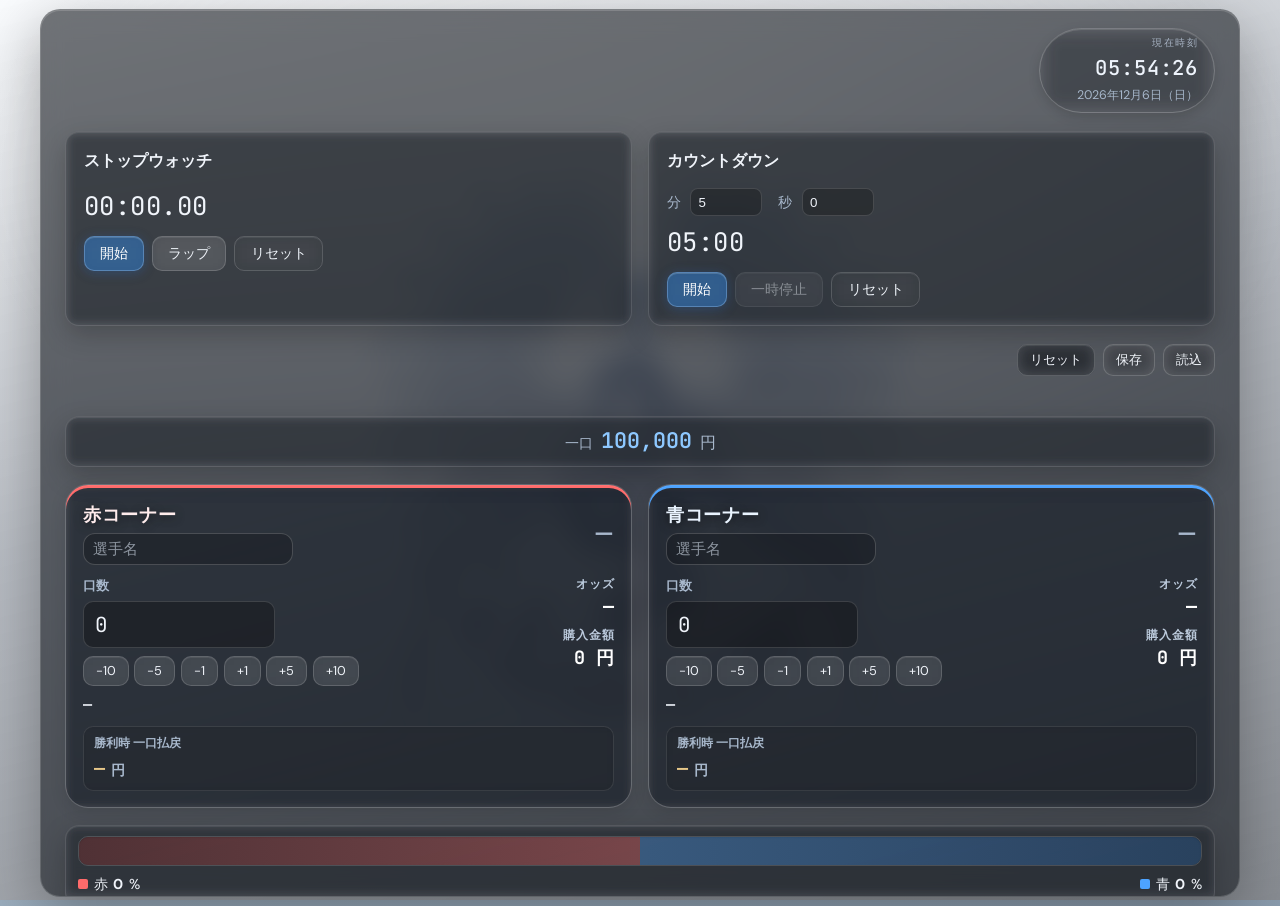
==== index.html @ bf3bb90a "Add watermark logo, soften glass, improve titles, add fighter names" ====
<!DOCTYPE html>
<html lang="ja">
<head>
  <meta charset="UTF-8" />
  <meta name="viewport" content="width=device-width, initial-scale=1" />
  <meta name="description" content="赤・青コーナーの口数から人気・オッズ・払戻目安を表示（配信用）" />
  <meta name="theme-color" content="#1a2535" />
  <title>投票</title>
  <link rel="icon" href="favicon.svg" type="image/svg+xml" />
  <link rel="preconnect" href="https://fonts.googleapis.com" />
  <link rel="preconnect" href="https://fonts.gstatic.com" crossorigin />
  <link href="https://fonts.googleapis.com/css2?family=DM+Sans:ital,opsz,wght@0,9..40,400;0,9..40,600;0,9..40,700;1,9..40,400&family=JetBrains+Mono:wght@400;600&display=swap" rel="stylesheet" />
  <link rel="stylesheet" href="css/style.css?v=7" />
</head>
<body class="page-root">
  <div class="bg-wm" aria-hidden="true"></div>
  <div class="app app-shell">
    <header class="header">
      <div class="clock-block" aria-live="polite">
        <span class="clock-label">現在時刻</span>
        <time id="clock" class="clock">--:--:--</time>
        <span id="clock-date" class="clock-date"></span>
      </div>
    </header>

    <section class="panel" aria-label="タイマー">
      <div class="timer-grid">
        <div class="card surface">
          <h3>ストップウォッチ</h3>
          <p class="mono big" id="sw-display">00:00.00</p>
          <div class="btn-row">
            <button type="button" id="sw-start" class="btn primary">開始</button>
            <button type="button" id="sw-lap" class="btn">ラップ</button>
            <button type="button" id="sw-reset" class="btn ghost">リセット</button>
          </div>
          <ul id="sw-laps" class="laps"></ul>
        </div>
        <div class="card surface">
          <h3>カウントダウン</h3>
          <div class="cd-inputs">
            <label>分 <input type="number" id="cd-min" min="0" max="599" value="5" /></label>
            <label>秒 <input type="number" id="cd-sec" min="0" max="59" value="0" /></label>
          </div>
          <p class="mono big" id="cd-display">05:00</p>
          <div class="btn-row">
            <button type="button" id="cd-start" class="btn primary">開始</button>
            <button type="button" id="cd-pause" class="btn" disabled>一時停止</button>
            <button type="button" id="cd-reset" class="btn ghost">リセット</button>
          </div>
        </div>
      </div>
    </section>

    <section class="panel" aria-label="コーナー投票">
      <div class="panel-head">
        <div class="panel-actions">
          <button type="button" id="reset-corners" class="btn ghost sm">リセット</button>
          <button type="button" id="export-json" class="btn sm">保存</button>
          <label class="btn sm file-label">読込<input type="file" id="import-json" accept="application/json,.json" /></label>
        </div>
      </div>
      <p id="save-status" class="save-status" aria-live="polite"></p>

      <div class="unit-price-banner surface">
        <span class="unit-price-label">一口</span>
        <span class="unit-price-value mono">100,000</span>
        <span class="unit-price-yen">円</span>
      </div>

      <div class="corner-grid">
        <div class="corner-card corner-red surface glass-card">
          <div class="corner-card-head">
            <div class="corner-title-wrap">
              <h3 class="corner-title">赤コーナー</h3>
              <input type="text" id="red-name" class="name-input" placeholder="選手名" maxlength="40" />
            </div>
            <p class="pop-badge" id="red-badge" aria-live="polite">—</p>
          </div>
          <div class="corner-main-row">
            <div class="corner-left">
              <span class="corner-input-label">口数</span>
              <input type="number" id="red-units" class="corner-input mono" min="0" step="1" value="0" inputmode="numeric" />
              <div class="stepper" aria-label="赤 口数操作">
                <button type="button" class="btn sm step-btn" data-side="red" data-delta="-10">-10</button>
                <button type="button" class="btn sm step-btn" data-side="red" data-delta="-5">-5</button>
                <button type="button" class="btn sm step-btn" data-side="red" data-delta="-1">-1</button>
                <button type="button" class="btn sm step-btn" data-side="red" data-delta="+1">+1</button>
                <button type="button" class="btn sm step-btn" data-side="red" data-delta="+5">+5</button>
                <button type="button" class="btn sm step-btn" data-side="red" data-delta="+10">+10</button>
              </div>
            </div>
            <div class="corner-right">
              <div class="stat">
                <div class="stat-label">オッズ</div>
                <div id="red-odds" class="stat-value mono">—</div>
              </div>
              <div class="stat">
                <div class="stat-label">購入金額</div>
                <div class="stat-value mono"><span id="red-yen">0</span> 円</div>
              </div>
            </div>
          </div>
          <p class="corner-pct mono" id="red-pct">—</p>
          <p class="payout-est">
            <span class="payout-est-label">勝利時 一口払戻</span>
            <span id="red-payout-est" class="mono payout-est-value">—</span>
            <span class="payout-est-yen">円</span>
          </p>
        </div>
        <div class="corner-card corner-blue surface glass-card">
          <div class="corner-card-head">
            <div class="corner-title-wrap">
              <h3 class="corner-title">青コーナー</h3>
              <input type="text" id="blue-name" class="name-input" placeholder="選手名" maxlength="40" />
            </div>
            <p class="pop-badge" id="blue-badge" aria-live="polite">—</p>
          </div>
          <div class="corner-main-row">
            <div class="corner-left">
              <span class="corner-input-label">口数</span>
              <input type="number" id="blue-units" class="corner-input mono" min="0" step="1" value="0" inputmode="numeric" />
              <div class="stepper" aria-label="青 口数操作">
                <button type="button" class="btn sm step-btn" data-side="blue" data-delta="-10">-10</button>
                <button type="button" class="btn sm step-btn" data-side="blue" data-delta="-5">-5</button>
                <button type="button" class="btn sm step-btn" data-side="blue" data-delta="-1">-1</button>
                <button type="button" class="btn sm step-btn" data-side="blue" data-delta="+1">+1</button>
                <button type="button" class="btn sm step-btn" data-side="blue" data-delta="+5">+5</button>
                <button type="button" class="btn sm step-btn" data-side="blue" data-delta="+10">+10</button>
              </div>
            </div>
            <div class="corner-right">
              <div class="stat">
                <div class="stat-label">オッズ</div>
                <div id="blue-odds" class="stat-value mono">—</div>
              </div>
              <div class="stat">
                <div class="stat-label">購入金額</div>
                <div class="stat-value mono"><span id="blue-yen">0</span> 円</div>
              </div>
            </div>
          </div>
          <p class="corner-pct mono" id="blue-pct-text">—</p>
          <p class="payout-est">
            <span class="payout-est-label">勝利時 一口払戻</span>
            <span id="blue-payout-est" class="mono payout-est-value">—</span>
            <span class="payout-est-yen">円</span>
          </p>
        </div>
      </div>

      <div class="pop-visual surface" aria-label="人気の割合">
        <div class="pop-bar-track" role="img" aria-label="赤と青の割合">
          <div class="pop-bar-seg pop-bar-red" id="bar-red"></div>
          <div class="pop-bar-seg pop-bar-blue" id="bar-blue"></div>
        </div>
        <div class="pop-bar-legend">
          <span class="legend-red"><span class="legend-dot"></span> 赤 <strong id="legend-red-pct">0</strong>%</span>
          <span class="legend-blue"><span class="legend-dot"></span> 青 <strong id="legend-blue-pct">0</strong>%</span>
        </div>
      </div>

      <p class="total-line surface">
        合計 <strong id="total-units" class="mono">0</strong> 口
        · 合計金額 <strong id="total-yen" class="mono">0</strong> 円
      </p>
    </section>

    <footer class="footer">
      <p class="version">v2</p>
    </footer>
  </div>
  <noscript><p class="noscript">JavaScript を有効にすると利用できます。</p></noscript>
  <script src="js/app.js?v=5"></script>
</body>
</html>
---- css/style.css ----
:root {
  --bg: #0f1419;
  --surface: rgba(255, 255, 255, 0.07);
  --surface2: rgba(255, 255, 255, 0.1);
  --border: rgba(255, 255, 255, 0.14);
  --text: #f0f4fa;
  --muted: #a8b8cc;
  --accent: #5cb0ff;
  --accent-dim: #2d7bc4;
  --danger: #f07178;
  --corner-red: #ff6b6b;
  --corner-red-dim: #8b2e2e;
  --corner-blue: #4da3ff;
  --corner-blue-dim: #2563a8;
  --gold: #e8c88a;
  --radius: 14px;
  --glass-blur-main: 14px;
  --glass-blur-inner: 6px;
  --shadow-soft: 0 18px 60px rgba(0, 0, 0, 0.32);
  --shadow-glass-in: inset 0 1px 0 rgba(255, 255, 255, 0.16);
}

/* メイン枠：すりガラス（背景が透けてぼやける） */
.app-shell {
  background: rgba(14, 18, 24, 0.58);
  backdrop-filter: blur(var(--glass-blur-main)) saturate(135%);
  -webkit-backdrop-filter: blur(var(--glass-blur-main)) saturate(135%);
  border: 1px solid rgba(255, 255, 255, 0.14);
  border-radius: 20px;
  box-shadow: var(--shadow-soft), var(--shadow-glass-in);
  transform: translateZ(0);
}

/* 内側パネル：軽いすりガラス（重ねても破綻しにくい弱めブラー） */
.surface {
  background: rgba(255, 255, 255, 0.045);
  backdrop-filter: blur(var(--glass-blur-inner)) saturate(145%);
  -webkit-backdrop-filter: blur(var(--glass-blur-inner)) saturate(145%);
  border: 1px solid rgba(255, 255, 255, 0.12);
  border-radius: var(--radius);
  box-shadow: 0 10px 26px rgba(0, 0, 0, 0.22), inset 0 1px 0 rgba(255, 255, 255, 0.08);
}

*,
*::before,
*::after {
  box-sizing: border-box;
}

html {
  font-size: 16px;
  -webkit-font-smoothing: antialiased;
  height: 100%;
  background: linear-gradient(160deg, #9aacbc 0%, #6a7a8e 100%);
}

body.page-root {
  margin: 0;
  min-height: 100%;
  min-height: 100dvh;
  font-family: "DM Sans", system-ui, sans-serif;
  color: var(--text);
  line-height: 1.45;
  position: relative;
  display: flex;
  align-items: center;
  justify-content: center;
  padding: clamp(0.35rem, 1vmin, 0.75rem);
}

/* 背景（配信用）：フル画面＋軽いトーン調整 */
.page-root::before {
  content: "";
  position: fixed;
  inset: 0;
  z-index: 0;
  background-color: #8a9cb0;
  background-image: url("../assets/back.png");
  background-repeat: no-repeat;
  background-position: center center;
  background-size: cover;
  pointer-events: none;
}

.page-root::after {
  content: "";
  position: fixed;
  inset: 0;
  z-index: 0;
  background:
    radial-gradient(ellipse 90% 70% at 50% 20%, rgba(255, 255, 255, 0.30) 0%, transparent 58%),
    linear-gradient(
      165deg,
      rgba(230, 238, 248, 0.22) 0%,
      rgba(45, 58, 78, 0.34) 45%,
      rgba(18, 26, 38, 0.5) 100%
    );
  pointer-events: none;
}

/* ロゴ（ウォーターマーク） */
.bg-wm {
  position: fixed;
  inset: 0;
  z-index: 0;
  pointer-events: none;
  background-image: url("../assets/background.png");
  background-repeat: no-repeat;
  background-position: center 22%;
  background-size: min(34vw, 420px) auto;
  opacity: 0.22;
  filter: saturate(0.9) contrast(1.05);
  mix-blend-mode: multiply;
}

.app.app-shell {
  position: relative;
  z-index: 1;
  isolation: isolate;
  width: 100%;
  max-width: min(1200px, 100%);
  max-height: min(1080px, calc(100vh - 0.75rem));
  max-height: min(1080px, calc(100dvh - 0.75rem));
  margin: 0 auto;
  padding: clamp(0.85rem, 2vmin, 1.25rem) clamp(1rem, 2.5vw, 1.5rem) clamp(0.9rem, 2vmin, 1.2rem);
  overflow-x: hidden;
  overflow-y: auto;
  -webkit-overflow-scrolling: touch;
}

.header {
  display: flex;
  flex-wrap: wrap;
  align-items: center;
  justify-content: flex-end;
  gap: 0.75rem;
  margin-bottom: clamp(0.75rem, 2vh, 1.1rem);
  padding: 0;
}

h1 {
  font-size: clamp(1.35rem, 3.5vmin, 1.75rem);
  font-weight: 700;
  margin: 0 0 0.25rem;
  letter-spacing: -0.02em;
  text-shadow: 0 1px 12px rgba(0, 0, 0, 0.35);
}

.lead {
  margin: 0;
  color: var(--muted);
  font-size: clamp(0.82rem, 1.6vw, 0.95rem);
  max-width: 36rem;
}

.clock-block {
  text-align: right;
  min-width: 11rem;
  margin-left: auto;
  padding: 0.45rem 1rem 0.5rem 1.1rem;
  border-radius: 999px;
  background: rgba(255, 255, 255, 0.1);
  backdrop-filter: blur(10px) saturate(140%);
  -webkit-backdrop-filter: blur(10px) saturate(140%);
  border: 1px solid rgba(255, 255, 255, 0.2);
  box-shadow: 0 4px 12px rgba(0, 0, 0, 0.15), inset 0 1px 0 rgba(255, 255, 255, 0.12);
}

.clock-label {
  display: block;
  font-size: 0.62rem;
  letter-spacing: 0.14em;
  text-transform: uppercase;
  color: rgba(200, 215, 235, 0.75);
  margin-bottom: 0.15rem;
}

.clock {
  font-family: "JetBrains Mono", ui-monospace, monospace;
  font-size: 1.28rem;
  font-weight: 500;
  color: #eef4fc;
  letter-spacing: 0.04em;
  font-variant-numeric: tabular-nums;
}

.clock-date {
  display: block;
  font-size: 0.78rem;
  color: rgba(180, 198, 220, 0.88);
  margin-top: 0.2rem;
}

.panel {
  margin-bottom: clamp(0.75rem, 2vh, 1.35rem);
}

.panel h2 {
  font-size: clamp(1rem, 2vw, 1.12rem);
  margin: 0 0 clamp(0.5rem, 1.5vh, 0.85rem);
  font-weight: 600;
}

.panel-head {
  display: flex;
  flex-wrap: wrap;
  align-items: center;
  justify-content: flex-end;
  gap: 0.75rem;
  margin-bottom: 0.5rem;
}

.panel-actions {
  display: flex;
  flex-wrap: wrap;
  gap: 0.5rem;
}

.hint {
  font-size: 0.85rem;
  color: var(--muted);
  margin: 0 0 1rem;
}

/* 配信向け：説明文は出さない（HTMLから消したが保険） */
.hint,
.payout-footnote {
  display: none;
}

.timer-grid {
  display: grid;
  grid-template-columns: repeat(2, minmax(0, 1fr));
  gap: clamp(0.65rem, 1.5vw, 1rem);
}

@media (max-width: 720px) {
  .timer-grid {
    grid-template-columns: 1fr;
  }
}

.card.surface {
  padding: clamp(0.85rem, 2vh, 1.1rem);
}

.card.compact h3 {
  font-size: 0.95rem;
  margin: 0 0 0.75rem;
}

.card h3 {
  font-size: 1rem;
  margin: 0 0 1rem;
  font-weight: 600;
}

.mono {
  font-family: "JetBrains Mono", ui-monospace, monospace;
}

.big {
  font-size: clamp(1.35rem, 3vmin, 1.6rem);
  margin: 0.35rem 0 0.65rem;
  letter-spacing: 0.02em;
}

.btn-row {
  display: flex;
  flex-wrap: wrap;
  gap: 0.5rem;
}

.btn {
  font-family: inherit;
  font-size: 0.875rem;
  padding: 0.45rem 0.95rem;
  border-radius: 10px;
  border: 1px solid rgba(255, 255, 255, 0.16);
  background: rgba(255, 255, 255, 0.1);
  backdrop-filter: blur(8px);
  -webkit-backdrop-filter: blur(8px);
  color: var(--text);
  cursor: pointer;
  transition: background 0.15s, border-color 0.15s, box-shadow 0.15s;
  box-shadow: inset 0 1px 0 rgba(255, 255, 255, 0.08);
}

.btn:hover:not(:disabled) {
  background: rgba(255, 255, 255, 0.16);
  border-color: rgba(255, 255, 255, 0.24);
}

.btn:disabled {
  opacity: 0.45;
  cursor: not-allowed;
}

.btn.primary {
  background: rgba(45, 120, 200, 0.55);
  border-color: rgba(160, 205, 255, 0.35);
  color: #fff;
  box-shadow: 0 2px 12px rgba(40, 100, 180, 0.35), inset 0 1px 0 rgba(255, 255, 255, 0.15);
}

.btn.primary:hover:not(:disabled) {
  background: rgba(55, 135, 215, 0.72);
}

.btn.ghost {
  background: transparent;
}

.btn.sm {
  padding: 0.35rem 0.75rem;
  font-size: 0.8rem;
}

.cd-inputs {
  display: flex;
  gap: 1rem;
  margin-bottom: 0.5rem;
}

.cd-inputs label {
  font-size: 0.85rem;
  color: var(--muted);
}

.cd-inputs input {
  width: 4.5rem;
  margin-left: 0.35rem;
  padding: 0.35rem 0.45rem;
  border-radius: 8px;
  border: 1px solid rgba(255, 255, 255, 0.14);
  background: rgba(0, 0, 0, 0.25);
  color: var(--text);
}

.laps {
  list-style: none;
  margin: 0.65rem 0 0;
  padding: 0;
  max-height: clamp(72px, 14vh, 120px);
  overflow-y: auto;
  font-size: 0.75rem;
  font-family: "JetBrains Mono", ui-monospace, monospace;
  color: var(--muted);
}

.laps li {
  padding: 0.25rem 0;
  border-bottom: 1px solid var(--border);
}

.table-wrap {
  overflow-x: auto;
  border-radius: var(--radius);
  border: 1px solid var(--border);
  margin-bottom: 1.25rem;
}

.odds-table {
  width: 100%;
  border-collapse: collapse;
  font-size: 0.9rem;
}

.odds-table th,
.odds-table td {
  padding: 0.65rem 0.75rem;
  text-align: left;
  border-bottom: 1px solid var(--border);
}

.odds-table th {
  background: var(--surface2);
  color: var(--muted);
  font-weight: 600;
  font-size: 0.75rem;
  text-transform: uppercase;
  letter-spacing: 0.04em;
}

.odds-table tbody tr:hover {
  background: rgba(61, 156, 245, 0.06);
}

.odds-table input {
  width: 100%;
  min-width: 0;
  padding: 0.4rem 0.5rem;
  border-radius: 6px;
  border: 1px solid var(--border);
  background: var(--bg);
  color: var(--text);
  font-family: inherit;
  font-size: 0.9rem;
}

.odds-table input[type="number"] {
  font-family: "JetBrains Mono", ui-monospace, monospace;
}

.odds-table .num {
  width: 4rem;
}

.odds-table .payout-cell {
  font-family: "JetBrains Mono", ui-monospace, monospace;
  color: var(--accent);
}

.btn-icon {
  padding: 0.35rem 0.6rem;
  font-size: 0.75rem;
  background: transparent;
  border: 1px solid var(--border);
  color: var(--danger);
  border-radius: 6px;
  cursor: pointer;
}

.btn-icon:hover {
  background: rgba(240, 113, 120, 0.12);
}

.calc-row {
  display: grid;
  grid-template-columns: repeat(auto-fit, minmax(260px, 1fr));
  gap: 1rem;
}

.inline {
  display: block;
  margin-bottom: 0.65rem;
  font-size: 0.9rem;
}

.inline input {
  margin-left: 0.5rem;
  padding: 0.4rem 0.5rem;
  border-radius: 6px;
  border: 1px solid var(--border);
  background: var(--bg);
  color: var(--text);
  width: 8rem;
}

.result {
  margin: 0.75rem 0 0;
  font-size: 0.95rem;
}

.result strong {
  color: var(--accent);
  font-size: 1.1rem;
}

.small {
  font-size: 0.8rem;
  color: var(--muted);
  margin: 0 0 0.75rem;
}

.implied-list {
  list-style: none;
  margin: 0.75rem 0 0;
  padding: 0;
  font-size: 0.85rem;
}

.implied-list li {
  padding: 0.35rem 0;
  border-bottom: 1px solid var(--border);
  display: flex;
  justify-content: space-between;
  gap: 1rem;
}

.footer {
  margin-top: clamp(0.85rem, 2vh, 1.35rem);
  padding: clamp(0.6rem, 1.5vh, 0.85rem) 0 0;
  border-top: 1px solid rgba(255, 255, 255, 0.1);
  font-size: 0.78rem;
  color: var(--muted);
}

.footer p {
  margin: 0;
}

.footer .version {
  margin-top: 0.5rem;
  font-size: 0.75rem;
  opacity: 0.85;
}

.save-status {
  font-size: 0.8rem;
  color: var(--muted);
  min-height: 1.25rem;
  margin: 0 0 0.75rem;
  transition: opacity 0.3s;
}

.save-status.is-ok {
  color: #7dd3a0;
}

.file-label {
  cursor: pointer;
  display: inline-flex;
  align-items: center;
  position: relative;
}

.file-label input[type="file"] {
  position: absolute;
  width: 0;
  height: 0;
  opacity: 0;
  overflow: hidden;
}

.noscript {
  padding: 2rem;
  text-align: center;
  color: var(--danger);
}

.unit-price-banner.surface {
  display: flex;
  align-items: baseline;
  justify-content: center;
  gap: 0.5rem;
  margin-bottom: clamp(0.75rem, 2vh, 1.1rem);
  padding: 0.55rem 0.95rem;
}

.unit-price-label {
  font-size: 0.9rem;
  color: var(--muted);
}

.unit-price-value {
  font-size: 1.35rem;
  font-weight: 600;
  color: #8ec8ff;
}

.unit-price-yen {
  font-size: 1rem;
  color: var(--muted);
}

.corner-grid {
  display: grid;
  grid-template-columns: repeat(2, minmax(0, 1fr));
  gap: clamp(0.65rem, 1.5vw, 1rem);
  margin-bottom: clamp(0.65rem, 1.8vh, 1.1rem);
}

@media (max-width: 640px) {
  .corner-grid {
    grid-template-columns: 1fr;
  }
}

.corner-card.surface {
  padding: clamp(0.8rem, 2vh, 1.05rem);
}

/* アクセント帯＋すりガラスの影を両立 */
.corner-card.corner-red.surface {
  box-shadow:
    0 4px 16px rgba(0, 0, 0, 0.12),
    inset 0 1px 0 rgba(255, 255, 255, 0.06),
    inset 0 3px 0 0 var(--corner-red);
}

.corner-card.corner-blue.surface {
  box-shadow:
    0 4px 16px rgba(0, 0, 0, 0.12),
    inset 0 1px 0 rgba(255, 255, 255, 0.06),
    inset 0 3px 0 0 var(--corner-blue);
}

.corner-card-head {
  display: flex;
  flex-wrap: wrap;
  align-items: center;
  justify-content: space-between;
  gap: 0.5rem;
  margin-bottom: 0.75rem;
}

.glass-card {
  /* 参考スタイルをベースに調整 */
  background: rgba(255, 255, 255, 0.02);
  border-radius: 23px;
  border: 1px solid rgba(255, 255, 255, 0.24);
  backdrop-filter: blur(4px) saturate(184%);
  -webkit-backdrop-filter: blur(4px) saturate(184%);
  color: #ffffff;
  font-weight: 600;
}

.corner-title-wrap {
  display: grid;
  gap: 0.3rem;
}

.corner-title {
  margin: 0;
  font-size: 1.18rem;
  font-weight: 800;
  letter-spacing: 0.04em;
  color: #f8fbff;
  text-shadow: 0 2px 10px rgba(0, 0, 0, 0.55);
}

.corner-card.corner-red .corner-title {
  color: #ffecec;
}

.corner-card.corner-blue .corner-title {
  color: #eaf4ff;
}

.name-input {
  width: min(18rem, 100%);
  padding: 0.42rem 0.6rem;
  border-radius: 12px;
  border: 1px solid rgba(255, 255, 255, 0.18);
  background: rgba(0, 0, 0, 0.22);
  color: #ffffff;
  font-size: 0.92rem;
}

.name-input::placeholder {
  color: rgba(230, 240, 255, 0.55);
}

.name-input:focus {
  outline: none;
  border-color: rgba(160, 205, 255, 0.4);
  box-shadow: 0 0 0 2px rgba(92, 176, 255, 0.15);
}

.corner-main-row {
  display: grid;
  grid-template-columns: 1.2fr 0.8fr;
  gap: 0.75rem;
  align-items: start;
}

.corner-left {
  min-width: 0;
}

.corner-right {
  display: grid;
  gap: 0.5rem;
  justify-items: end;
}

.stepper {
  display: flex;
  flex-wrap: wrap;
  gap: 0.35rem;
  margin-top: 0.5rem;
}

.step-btn {
  padding: 0.3rem 0.55rem;
  border-radius: 10px;
  font-size: 0.78rem;
}

.stat {
  text-align: right;
}

.stat-label {
  font-size: 0.72rem;
  color: rgba(210, 225, 245, 0.88);
  letter-spacing: 0.06em;
}

.stat-value {
  font-size: 1.15rem;
  font-weight: 700;
  color: #ffffff;
}

.corner-title {
  margin: 0;
  font-size: 1.15rem;
  font-weight: 700;
}

.corner-red .corner-title {
  color: var(--corner-red);
}

.corner-blue .corner-title {
  color: var(--corner-blue);
}

.pop-badge {
  margin: 0;
  font-size: 1.35rem;
  font-weight: 700;
  letter-spacing: 0.02em;
  color: var(--muted);
}

.pop-badge.is-first {
  color: var(--gold);
}

.pop-badge.is-second {
  font-size: 1rem;
  color: var(--muted);
  font-weight: 600;
}

.pop-badge.is-tie {
  color: #a8c4e8;
}

.corner-input-label {
  display: block;
  font-size: 0.8rem;
  color: var(--muted);
  margin-bottom: 0.35rem;
}

.corner-input {
  width: 100%;
  max-width: 12rem;
  padding: 0.55rem 0.7rem;
  font-size: clamp(1.15rem, 2.8vmin, 1.3rem);
  border-radius: 10px;
  border: 1px solid rgba(255, 255, 255, 0.14);
  background: rgba(0, 0, 0, 0.28);
  color: var(--text);
}

.corner-input:focus {
  outline: none;
  border-color: rgba(120, 190, 255, 0.55);
  box-shadow: 0 0 0 2px rgba(61, 156, 245, 0.28);
}

.corner-sub {
  margin: 0.75rem 0 0;
  font-size: 0.9rem;
  color: var(--muted);
}

.corner-pct {
  margin: 0.5rem 0 0;
  font-size: 0.95rem;
  color: var(--text);
}

.payout-est {
  margin: 0.65rem 0 0;
  padding: 0.5rem 0.65rem;
  border-radius: 10px;
  background: rgba(0, 0, 0, 0.15);
  backdrop-filter: blur(6px);
  -webkit-backdrop-filter: blur(6px);
  border: 1px solid rgba(255, 255, 255, 0.1);
  font-size: 0.88rem;
  line-height: 1.4;
}

.payout-est-label {
  display: block;
  color: var(--muted);
  font-size: 0.78rem;
  margin-bottom: 0.2rem;
}

.payout-est-value {
  font-size: 1.15rem;
  font-weight: 600;
  color: var(--gold);
}

.payout-est-yen {
  margin-left: 0.15rem;
  color: var(--muted);
  font-size: 0.85rem;
}

.payout-footnote {
  margin: 0.5rem 0 0;
  font-size: 0.72rem;
  color: var(--muted);
  line-height: 1.45;
  opacity: 0.9;
}

.pop-visual {
  margin-bottom: 1rem;
}

.pop-visual.surface {
  padding: 0.65rem 0.75rem;
}

.pop-visual-title {
  margin: 0 0 0.65rem;
  font-size: 0.85rem;
  color: var(--muted);
}

.pop-bar-track {
  display: flex;
  height: clamp(24px, 4vh, 30px);
  border-radius: 10px;
  overflow: hidden;
  border: 1px solid rgba(255, 255, 255, 0.15);
  box-shadow: inset 0 1px 2px rgba(0, 0, 0, 0.2);
}

.pop-bar-seg {
  min-width: 0;
  transition: width 0.25s ease;
}

.pop-bar-red {
  background: linear-gradient(90deg, var(--corner-red-dim), var(--corner-red));
}

.pop-bar-blue {
  background: linear-gradient(90deg, var(--corner-blue), var(--corner-blue-dim));
}

.pop-bar-seg.is-empty {
  opacity: 0.35;
}

.pop-bar-legend {
  display: flex;
  justify-content: space-between;
  margin-top: 0.5rem;
  font-size: 0.9rem;
}

.legend-red,
.legend-blue {
  display: inline-flex;
  align-items: center;
  gap: 0.35rem;
}

.legend-dot {
  width: 10px;
  height: 10px;
  border-radius: 2px;
}

.legend-red .legend-dot {
  background: var(--corner-red);
}

.legend-blue .legend-dot {
  background: var(--corner-blue);
}

.total-line.surface {
  margin: 0;
  font-size: clamp(0.9rem, 1.8vw, 1rem);
  padding: 0.55rem 0.9rem;
}

.total-line strong {
  color: #a8d4ff;
  font-weight: 600;
}

@media (max-width: 640px) {
  .header {
    flex-direction: column;
    align-items: stretch;
  }

  .clock-block {
    text-align: center;
    width: 100%;
    margin-left: 0;
  }

  .page-root::before {
    background-size: min(58vw, 280px) auto;
    background-position: center 12%;
  }
}
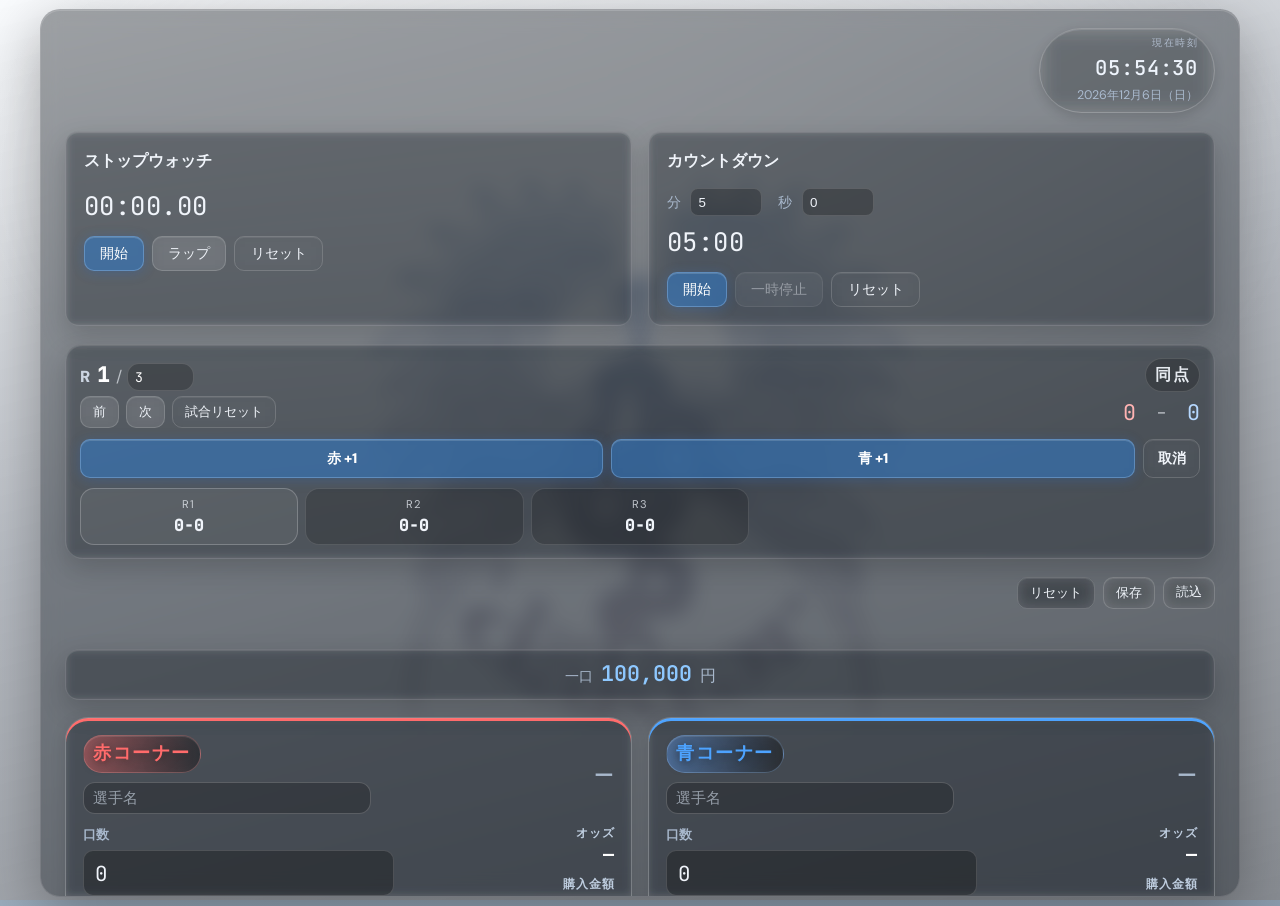
==== commit a5338063: "Add rounds scoreboard, lighten glass, improve watermark visibility, fix horizontal overflow" ====
--- a/index.html
+++ b/index.html
@@ -10,7 +10,7 @@
   <link rel="preconnect" href="https://fonts.googleapis.com" />
   <link rel="preconnect" href="https://fonts.gstatic.com" crossorigin />
   <link href="https://fonts.googleapis.com/css2?family=DM+Sans:ital,opsz,wght@0,9..40,400;0,9..40,600;0,9..40,700;1,9..40,400&family=JetBrains+Mono:wght@400;600&display=swap" rel="stylesheet" />
-  <link rel="stylesheet" href="css/style.css?v=7" />
+  <link rel="stylesheet" href="css/style.css?v=8" />
 </head>
 <body class="page-root">
   <div class="bg-wm" aria-hidden="true"></div>
@@ -48,6 +48,42 @@
             <button type="button" id="cd-reset" class="btn ghost">リセット</button>
           </div>
         </div>
+      </div>
+    </section>
+
+    <section class="panel" aria-label="ラウンド" id="rounds-panel">
+      <div class="rounds surface">
+        <div class="rounds-head">
+          <div class="rounds-left">
+            <div class="rounds-meta">
+              <span class="rounds-label">R</span>
+              <span class="rounds-current mono" id="round-current">1</span>
+              <span class="rounds-sep">/</span>
+              <input type="number" id="round-total" class="rounds-total mono" min="1" max="50" value="3" />
+            </div>
+            <div class="rounds-nav">
+              <button type="button" id="round-prev" class="btn sm">前</button>
+              <button type="button" id="round-next" class="btn sm">次</button>
+              <button type="button" id="round-reset" class="btn ghost sm">試合リセット</button>
+            </div>
+          </div>
+          <div class="rounds-right">
+            <div class="leader" id="leader-badge">—</div>
+            <div class="totals mono">
+              <span class="tot-red" id="total-red">0</span>
+              <span class="tot-sep">-</span>
+              <span class="tot-blue" id="total-blue">0</span>
+            </div>
+          </div>
+        </div>
+
+        <div class="rounds-score">
+          <button type="button" class="btn primary score-btn score-red" id="score-red">赤 +1</button>
+          <button type="button" class="btn primary score-btn score-blue" id="score-blue">青 +1</button>
+          <button type="button" class="btn ghost score-btn" id="score-undo">取消</button>
+        </div>
+
+        <div class="rounds-list" id="round-list" aria-label="ラウンド別得点"></div>
       </div>
     </section>
 
@@ -170,6 +206,6 @@
     </footer>
   </div>
   <noscript><p class="noscript">JavaScript を有効にすると利用できます。</p></noscript>
-  <script src="js/app.js?v=5"></script>
+  <script src="js/app.js?v=6"></script>
 </body>
 </html>
--- a/css/style.css
+++ b/css/style.css
@@ -14,18 +14,18 @@
   --corner-blue-dim: #2563a8;
   --gold: #e8c88a;
   --radius: 14px;
-  --glass-blur-main: 14px;
-  --glass-blur-inner: 6px;
+  --glass-blur-main: 10px;
+  --glass-blur-inner: 4px;
   --shadow-soft: 0 18px 60px rgba(0, 0, 0, 0.32);
   --shadow-glass-in: inset 0 1px 0 rgba(255, 255, 255, 0.16);
 }
 
 /* メイン枠：すりガラス（背景が透けてぼやける） */
 .app-shell {
-  background: rgba(14, 18, 24, 0.58);
-  backdrop-filter: blur(var(--glass-blur-main)) saturate(135%);
-  -webkit-backdrop-filter: blur(var(--glass-blur-main)) saturate(135%);
-  border: 1px solid rgba(255, 255, 255, 0.14);
+  background: rgba(12, 16, 22, 0.38);
+  backdrop-filter: blur(var(--glass-blur-main)) saturate(120%);
+  -webkit-backdrop-filter: blur(var(--glass-blur-main)) saturate(120%);
+  border: 1px solid rgba(255, 255, 255, 0.11);
   border-radius: 20px;
   box-shadow: var(--shadow-soft), var(--shadow-glass-in);
   transform: translateZ(0);
@@ -33,12 +33,12 @@
 
 /* 内側パネル：軽いすりガラス（重ねても破綻しにくい弱めブラー） */
 .surface {
-  background: rgba(255, 255, 255, 0.045);
+  background: rgba(255, 255, 255, 0.026);
   backdrop-filter: blur(var(--glass-blur-inner)) saturate(145%);
   -webkit-backdrop-filter: blur(var(--glass-blur-inner)) saturate(145%);
   border: 1px solid rgba(255, 255, 255, 0.12);
   border-radius: var(--radius);
-  box-shadow: 0 10px 26px rgba(0, 0, 0, 0.22), inset 0 1px 0 rgba(255, 255, 255, 0.08);
+  box-shadow: 0 10px 26px rgba(0, 0, 0, 0.18), inset 0 1px 0 rgba(255, 255, 255, 0.08);
 }
 
 *,
@@ -66,6 +66,7 @@
   align-items: center;
   justify-content: center;
   padding: clamp(0.35rem, 1vmin, 0.75rem);
+  overflow-x: hidden;
 }
 
 /* 背景（配信用）：フル画面＋軽いトーン調整 */
@@ -108,9 +109,9 @@
   background-repeat: no-repeat;
   background-position: center 22%;
   background-size: min(34vw, 420px) auto;
-  opacity: 0.22;
-  filter: saturate(0.9) contrast(1.05);
-  mix-blend-mode: multiply;
+  opacity: 0.36;
+  filter: saturate(0.95) contrast(1.18);
+  mix-blend-mode: soft-light;
 }
 
 .app.app-shell {
@@ -128,6 +129,11 @@
   -webkit-overflow-scrolling: touch;
 }
 
+/* 横スクロール防止（保険） */
+.app.app-shell * {
+  max-width: 100%;
+}
+
 .header {
   display: flex;
   flex-wrap: wrap;
@@ -607,25 +613,35 @@
 }
 
 .corner-title-wrap {
-  display: grid;
-  gap: 0.3rem;
+  display: flex;
+  align-items: center;
+  gap: 0.6rem;
+  flex-wrap: wrap;
 }
 
 .corner-title {
   margin: 0;
-  font-size: 1.18rem;
-  font-weight: 800;
-  letter-spacing: 0.04em;
-  color: #f8fbff;
-  text-shadow: 0 2px 10px rgba(0, 0, 0, 0.55);
+  font-size: 1.05rem;
+  font-weight: 900;
+  letter-spacing: 0.08em;
+  color: #ffffff;
+  text-transform: uppercase;
+  padding: 0.28rem 0.6rem;
+  border-radius: 999px;
+  border: 1px solid rgba(255, 255, 255, 0.18);
+  background: rgba(0, 0, 0, 0.35);
+  box-shadow: inset 0 1px 0 rgba(255, 255, 255, 0.1);
+  text-shadow: 0 2px 12px rgba(0, 0, 0, 0.55);
 }
 
 .corner-card.corner-red .corner-title {
-  color: #ffecec;
+  background: linear-gradient(90deg, rgba(255, 90, 90, 0.38), rgba(0, 0, 0, 0.35));
+  border-color: rgba(255, 160, 160, 0.28);
 }
 
 .corner-card.corner-blue .corner-title {
-  color: #eaf4ff;
+  background: linear-gradient(90deg, rgba(90, 160, 255, 0.38), rgba(0, 0, 0, 0.35));
+  border-color: rgba(160, 205, 255, 0.28);
 }
 
 .name-input {
@@ -646,6 +662,163 @@
   outline: none;
   border-color: rgba(160, 205, 255, 0.4);
   box-shadow: 0 0 0 2px rgba(92, 176, 255, 0.15);
+}
+
+/* ラウンド（タイマー下） */
+.rounds {
+  padding: 0.8rem 0.85rem;
+  border-radius: 18px;
+}
+
+.rounds-head {
+  display: flex;
+  align-items: center;
+  justify-content: space-between;
+  gap: 1rem;
+  margin-bottom: 0.65rem;
+}
+
+.rounds-left {
+  min-width: 0;
+}
+
+.rounds-meta {
+  display: inline-flex;
+  align-items: baseline;
+  gap: 0.35rem;
+}
+
+.rounds-label {
+  font-weight: 900;
+  letter-spacing: 0.12em;
+  color: rgba(230, 240, 255, 0.82);
+}
+
+.rounds-current {
+  font-size: 1.35rem;
+  font-weight: 800;
+  color: #ffffff;
+}
+
+.rounds-sep {
+  opacity: 0.65;
+}
+
+.rounds-total {
+  width: 4.2rem;
+  padding: 0.25rem 0.45rem;
+  border-radius: 12px;
+  border: 1px solid rgba(255, 255, 255, 0.14);
+  background: rgba(0, 0, 0, 0.22);
+  color: #fff;
+}
+
+.rounds-nav {
+  display: flex;
+  flex-wrap: wrap;
+  gap: 0.45rem;
+  margin-top: 0.35rem;
+}
+
+.rounds-right {
+  text-align: right;
+}
+
+.leader {
+  display: inline-flex;
+  align-items: center;
+  justify-content: center;
+  padding: 0.28rem 0.6rem;
+  border-radius: 999px;
+  border: 1px solid rgba(255, 255, 255, 0.14);
+  background: rgba(0, 0, 0, 0.22);
+  color: rgba(245, 250, 255, 0.92);
+  font-weight: 900;
+  letter-spacing: 0.08em;
+  margin-bottom: 0.35rem;
+}
+
+.leader.is-red {
+  border-color: rgba(255, 160, 160, 0.28);
+  background: rgba(255, 80, 80, 0.12);
+}
+
+.leader.is-blue {
+  border-color: rgba(160, 205, 255, 0.28);
+  background: rgba(80, 140, 255, 0.12);
+}
+
+.totals {
+  font-size: 1.35rem;
+  letter-spacing: 0.04em;
+}
+
+.tot-red { color: #ffb3b3; }
+.tot-blue { color: #b6d8ff; }
+.tot-sep { opacity: 0.55; padding: 0 0.25rem; }
+
+.rounds-score {
+  display: grid;
+  grid-template-columns: 1fr 1fr auto;
+  gap: 0.5rem;
+  margin-bottom: 0.65rem;
+}
+
+.score-btn {
+  padding: 0.55rem 0.85rem;
+  font-weight: 900;
+}
+
+.score-red {
+  background: rgba(255, 80, 80, 0.22);
+  border-color: rgba(255, 160, 160, 0.28);
+}
+
+.score-blue {
+  background: rgba(80, 140, 255, 0.2);
+  border-color: rgba(160, 205, 255, 0.28);
+}
+
+.rounds-list {
+  display: grid;
+  grid-template-columns: repeat(5, minmax(0, 1fr));
+  gap: 0.45rem;
+}
+
+.round-chip {
+  padding: 0.45rem 0.55rem;
+  border-radius: 14px;
+  border: 1px solid rgba(255, 255, 255, 0.12);
+  background: rgba(0, 0, 0, 0.18);
+  text-align: center;
+}
+
+.round-chip.is-current {
+  border-color: rgba(255, 255, 255, 0.22);
+  background: rgba(255, 255, 255, 0.06);
+}
+
+.round-chip .rno {
+  display: block;
+  font-size: 0.7rem;
+  opacity: 0.75;
+  letter-spacing: 0.08em;
+}
+
+.round-chip .rs {
+  display: block;
+  font-size: 1.05rem;
+  font-weight: 900;
+}
+
+@media (max-width: 720px) {
+  .rounds-list {
+    grid-template-columns: repeat(3, minmax(0, 1fr));
+  }
+  .rounds-score {
+    grid-template-columns: 1fr 1fr;
+  }
+  #score-undo { grid-column: 1 / -1; }
 }
 
 .corner-main-row {
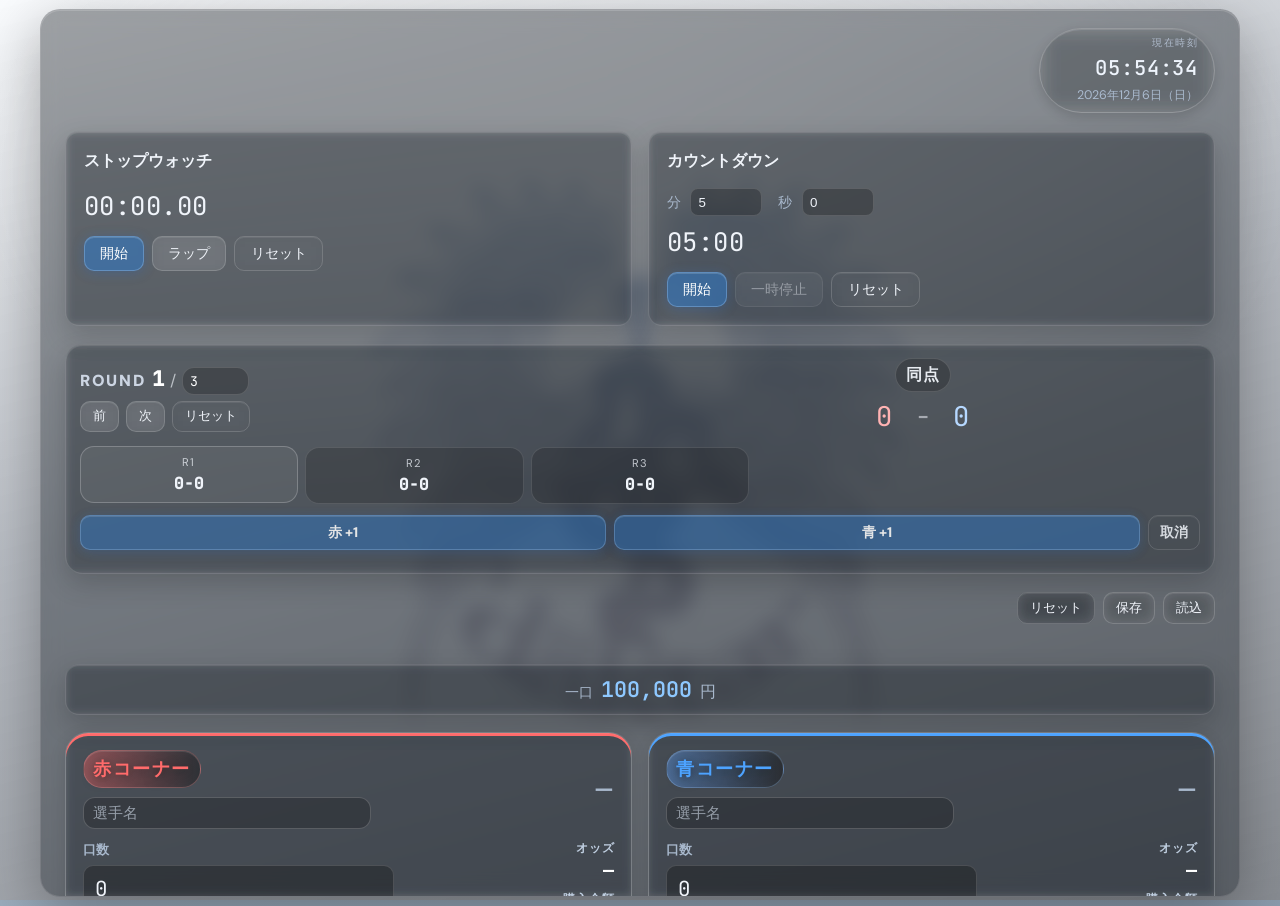
==== commit 227d2876: "Polish rounds UI, center totals/leader, remove horizontal overflow, add animations, swap background" ====
--- a/index.html
+++ b/index.html
@@ -56,7 +56,7 @@
         <div class="rounds-head">
           <div class="rounds-left">
             <div class="rounds-meta">
-              <span class="rounds-label">R</span>
+              <span class="rounds-label">ROUND</span>
               <span class="rounds-current mono" id="round-current">1</span>
               <span class="rounds-sep">/</span>
               <input type="number" id="round-total" class="rounds-total mono" min="1" max="50" value="3" />
@@ -64,26 +64,27 @@
             <div class="rounds-nav">
               <button type="button" id="round-prev" class="btn sm">前</button>
               <button type="button" id="round-next" class="btn sm">次</button>
-              <button type="button" id="round-reset" class="btn ghost sm">試合リセット</button>
-            </div>
-          </div>
-          <div class="rounds-right">
+              <button type="button" id="round-reset" class="btn ghost sm">リセット</button>
+            </div>
+          </div>
+
+          <div class="rounds-center" aria-live="polite">
             <div class="leader" id="leader-badge">—</div>
-            <div class="totals mono">
+            <div class="totals mono" id="totals-line">
               <span class="tot-red" id="total-red">0</span>
               <span class="tot-sep">-</span>
               <span class="tot-blue" id="total-blue">0</span>
             </div>
           </div>
         </div>
+
+        <div class="rounds-list" id="round-list" aria-label="ラウンド別得点"></div>
 
         <div class="rounds-score">
           <button type="button" class="btn primary score-btn score-red" id="score-red">赤 +1</button>
           <button type="button" class="btn primary score-btn score-blue" id="score-blue">青 +1</button>
           <button type="button" class="btn ghost score-btn" id="score-undo">取消</button>
         </div>
-
-        <div class="rounds-list" id="round-list" aria-label="ラウンド別得点"></div>
       </div>
     </section>
 
--- a/css/style.css
+++ b/css/style.css
@@ -52,6 +52,7 @@
   -webkit-font-smoothing: antialiased;
   height: 100%;
   background: linear-gradient(160deg, #9aacbc 0%, #6a7a8e 100%);
+  overflow-x: hidden;
 }
 
 body.page-root {
@@ -66,7 +67,7 @@
   align-items: center;
   justify-content: center;
   padding: clamp(0.35rem, 1vmin, 0.75rem);
-  overflow-x: hidden;
+  overflow-x: clip;
 }
 
 /* 背景（配信用）：フル画面＋軽いトーン調整 */
@@ -134,6 +135,15 @@
   max-width: 100%;
 }
 
+.round-chip,
+.round-chip * {
+  min-width: 0;
+}
+
+.round-chip .rs {
+  white-space: nowrap;
+}
+
 .header {
   display: flex;
   flex-wrap: wrap;
@@ -671,10 +681,10 @@
 }
 
 .rounds-head {
-  display: flex;
+  display: grid;
+  grid-template-columns: 1fr 1fr;
   align-items: center;
-  justify-content: space-between;
-  gap: 1rem;
+  gap: 0.75rem;
   margin-bottom: 0.65rem;
 }
 
@@ -720,8 +730,8 @@
   margin-top: 0.35rem;
 }
 
-.rounds-right {
-  text-align: right;
+.rounds-center {
+  text-align: center;
 }
 
 .leader {
@@ -749,7 +759,7 @@
 }
 
 .totals {
-  font-size: 1.35rem;
+  font-size: 1.7rem;
   letter-spacing: 0.04em;
 }
 
@@ -762,11 +772,12 @@
   grid-template-columns: 1fr 1fr auto;
   gap: 0.5rem;
   margin-bottom: 0.65rem;
+  opacity: 0.85;
 }
 
 .score-btn {
-  padding: 0.55rem 0.85rem;
-  font-weight: 900;
+  padding: 0.45rem 0.7rem;
+  font-weight: 800;
 }
 
 .score-red {
@@ -783,6 +794,7 @@
   display: grid;
   grid-template-columns: repeat(5, minmax(0, 1fr));
   gap: 0.45rem;
+  margin-bottom: 0.65rem;
 }
 
 .round-chip {
@@ -791,11 +803,59 @@
   border: 1px solid rgba(255, 255, 255, 0.12);
   background: rgba(0, 0, 0, 0.18);
   text-align: center;
+  transition: transform 160ms ease, background 160ms ease, border-color 160ms ease;
 }
 
 .round-chip.is-current {
   border-color: rgba(255, 255, 255, 0.22);
   background: rgba(255, 255, 255, 0.06);
+  transform: translateY(-1px);
+}
+
+.round-chip:hover {
+  transform: translateY(-1px);
+  border-color: rgba(255, 255, 255, 0.2);
+  background: rgba(255, 255, 255, 0.05);
+}
+
+/* アニメーション（全体） */
+@media (prefers-reduced-motion: no-preference) {
+  .app-shell {
+    animation: enter 280ms ease-out both;
+  }
+  .surface {
+    transition: background 220ms ease, border-color 220ms ease, box-shadow 220ms ease;
+  }
+  .btn {
+    transition: transform 120ms ease, background 150ms ease, border-color 150ms ease, box-shadow 150ms ease;
+  }
+  .btn:active {
+    transform: translateY(1px) scale(0.99);
+  }
+  .pulse {
+    animation: pulse 220ms ease-out;
+  }
+}
+
+@keyframes enter {
+  from { opacity: 0; transform: translateY(8px); }
+  to { opacity: 1; transform: translateY(0); }
+}
+
+@keyframes pulse {
+  0% { transform: scale(1); filter: brightness(1); }
+  50% { transform: scale(1.03); filter: brightness(1.08); }
+  100% { transform: scale(1); filter: brightness(1); }
+}
+
+@media (max-width: 720px) {
+  .rounds-head {
+    grid-template-columns: 1fr;
+    text-align: center;
+  }
+  .rounds-nav {
+    justify-content: center;
+  }
 }
 
 .round-chip .rno {
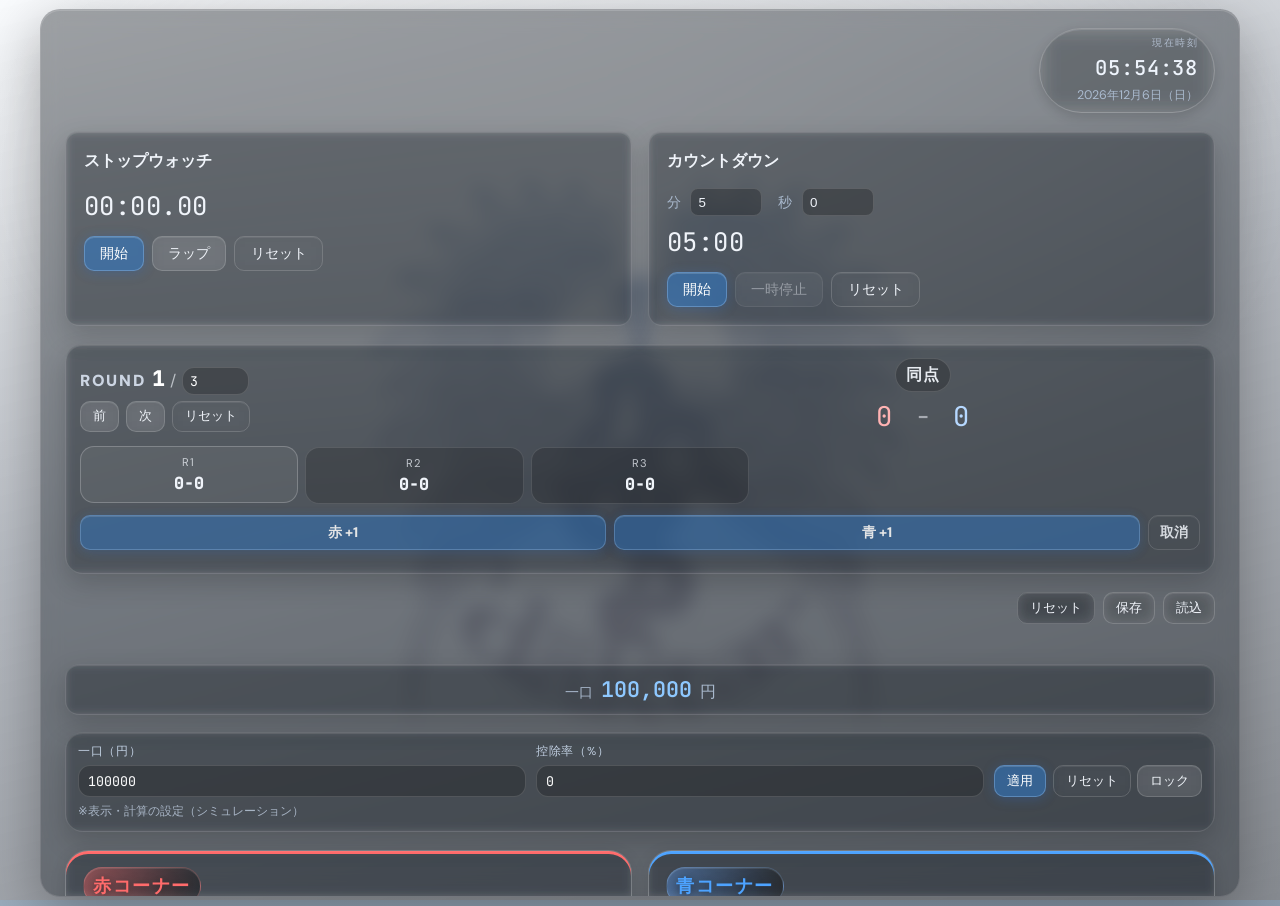
==== commit 6b285918: "Add transparent settings for unit price and house edge; lock/apply/reset; auto-calc" ====
--- a/index.html
+++ b/index.html
@@ -10,7 +10,7 @@
   <link rel="preconnect" href="https://fonts.googleapis.com" />
   <link rel="preconnect" href="https://fonts.gstatic.com" crossorigin />
   <link href="https://fonts.googleapis.com/css2?family=DM+Sans:ital,opsz,wght@0,9..40,400;0,9..40,600;0,9..40,700;1,9..40,400&family=JetBrains+Mono:wght@400;600&display=swap" rel="stylesheet" />
-  <link rel="stylesheet" href="css/style.css?v=8" />
+  <link rel="stylesheet" href="css/style.css?v=9" />
 </head>
 <body class="page-root">
   <div class="bg-wm" aria-hidden="true"></div>
@@ -100,8 +100,27 @@
 
       <div class="unit-price-banner surface">
         <span class="unit-price-label">一口</span>
-        <span class="unit-price-value mono">100,000</span>
+        <span class="unit-price-value mono" id="unit-price-view">100,000</span>
         <span class="unit-price-yen">円</span>
+      </div>
+
+      <div class="settings surface" aria-label="設定">
+        <div class="settings-row">
+          <div class="settings-item">
+            <div class="settings-label">一口（円）</div>
+            <input type="number" id="unit-price" class="settings-input mono" min="1" step="1000" value="100000" />
+          </div>
+          <div class="settings-item">
+            <div class="settings-label">控除率（%）</div>
+            <input type="number" id="house-edge" class="settings-input mono" min="0" max="50" step="0.1" value="0" />
+          </div>
+          <div class="settings-actions">
+            <button type="button" id="settings-apply" class="btn sm primary">適用</button>
+            <button type="button" id="settings-reset" class="btn sm ghost">リセット</button>
+            <button type="button" id="settings-lock" class="btn sm">ロック</button>
+          </div>
+        </div>
+        <div class="settings-note" id="settings-note">※表示・計算の設定（シミュレーション）</div>
       </div>
 
       <div class="corner-grid">
@@ -207,6 +226,6 @@
     </footer>
   </div>
   <noscript><p class="noscript">JavaScript を有効にすると利用できます。</p></noscript>
-  <script src="js/app.js?v=6"></script>
+  <script src="js/app.js?v=7"></script>
 </body>
 </html>
--- a/css/style.css
+++ b/css/style.css
@@ -554,6 +554,71 @@
   padding: 0.55rem 0.95rem;
 }
 
+.settings {
+  padding: 0.65rem 0.75rem;
+  border-radius: 18px;
+  margin-bottom: clamp(0.75rem, 2vh, 1.1rem);
+}
+
+.settings-row {
+  display: grid;
+  grid-template-columns: 1fr 1fr auto;
+  gap: 0.65rem;
+  align-items: end;
+}
+
+.settings-item {
+  min-width: 0;
+}
+
+.settings-label {
+  font-size: 0.72rem;
+  color: rgba(210, 225, 245, 0.88);
+  letter-spacing: 0.06em;
+  margin-bottom: 0.25rem;
+}
+
+.settings-input {
+  width: 100%;
+  padding: 0.38rem 0.55rem;
+  border-radius: 12px;
+  border: 1px solid rgba(255, 255, 255, 0.14);
+  background: rgba(0, 0, 0, 0.22);
+  color: #fff;
+}
+
+.settings-actions {
+  display: flex;
+  gap: 0.4rem;
+  flex-wrap: wrap;
+  justify-content: flex-end;
+}
+
+.settings-note {
+  margin-top: 0.45rem;
+  font-size: 0.72rem;
+  color: rgba(200, 215, 235, 0.75);
+}
+
+.settings.is-locked .settings-input {
+  opacity: 0.55;
+  pointer-events: none;
+}
+
+.settings.is-locked .settings-note {
+  color: rgba(240, 200, 120, 0.85);
+}
+
+@media (max-width: 720px) {
+  .settings-row {
+    grid-template-columns: 1fr 1fr;
+  }
+  .settings-actions {
+    grid-column: 1 / -1;
+    justify-content: center;
+  }
+}
+
 .unit-price-label {
   font-size: 0.9rem;
   color: var(--muted);
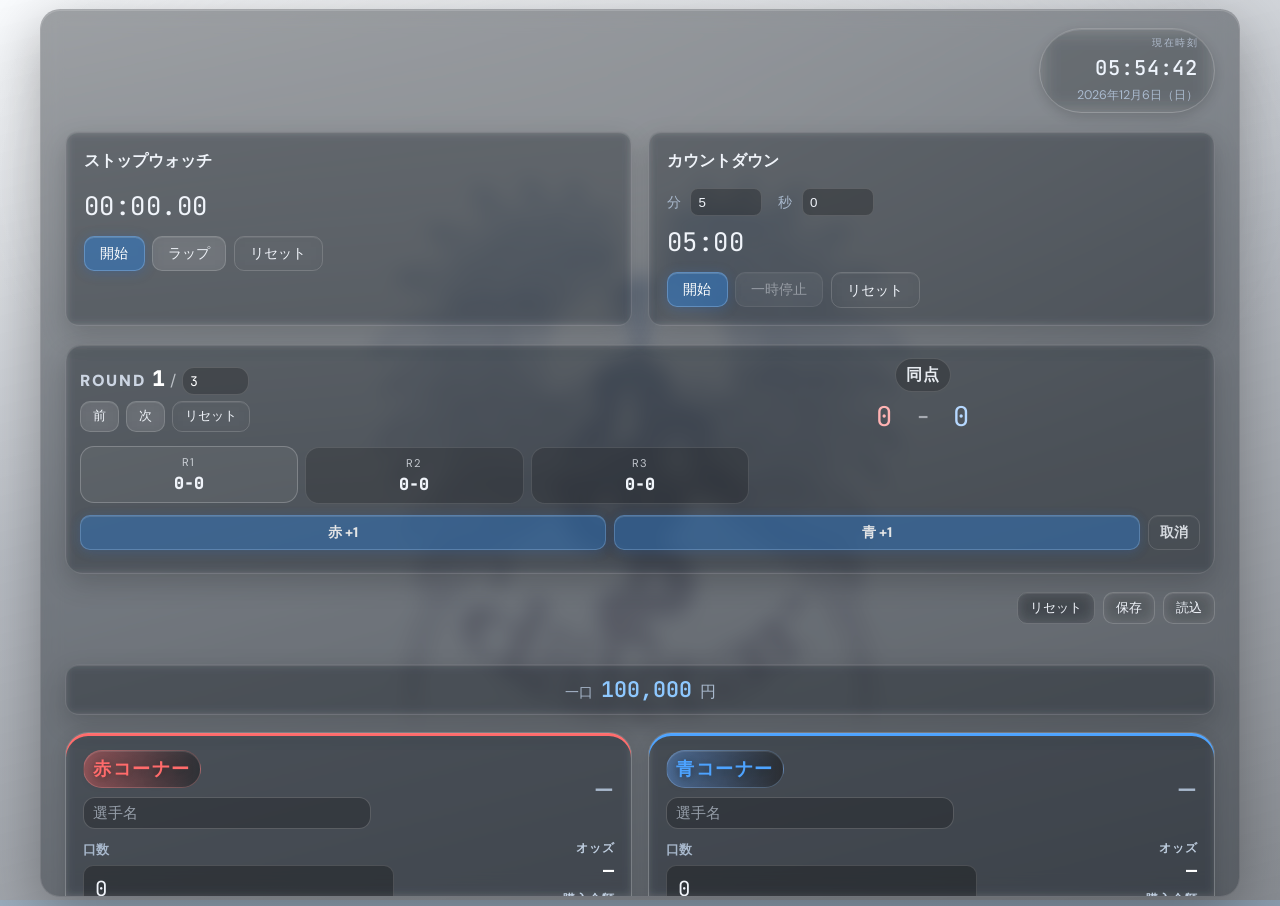
==== commit 00443be1: "Odds to 1 decimal; move settings to bottom; hide horizontal scrollbar" ====
--- a/index.html
+++ b/index.html
@@ -104,25 +104,6 @@
         <span class="unit-price-yen">円</span>
       </div>
 
-      <div class="settings surface" aria-label="設定">
-        <div class="settings-row">
-          <div class="settings-item">
-            <div class="settings-label">一口（円）</div>
-            <input type="number" id="unit-price" class="settings-input mono" min="1" step="1000" value="100000" />
-          </div>
-          <div class="settings-item">
-            <div class="settings-label">控除率（%）</div>
-            <input type="number" id="house-edge" class="settings-input mono" min="0" max="50" step="0.1" value="0" />
-          </div>
-          <div class="settings-actions">
-            <button type="button" id="settings-apply" class="btn sm primary">適用</button>
-            <button type="button" id="settings-reset" class="btn sm ghost">リセット</button>
-            <button type="button" id="settings-lock" class="btn sm">ロック</button>
-          </div>
-        </div>
-        <div class="settings-note" id="settings-note">※表示・計算の設定（シミュレーション）</div>
-      </div>
-
       <div class="corner-grid">
         <div class="corner-card corner-red surface glass-card">
           <div class="corner-card-head">
@@ -221,6 +202,27 @@
       </p>
     </section>
 
+    <section class="panel" aria-label="設定">
+      <div class="settings surface" aria-label="設定">
+        <div class="settings-row">
+          <div class="settings-item">
+            <div class="settings-label">一口（円）</div>
+            <input type="number" id="unit-price" class="settings-input mono" min="1" step="1000" value="100000" />
+          </div>
+          <div class="settings-item">
+            <div class="settings-label">控除率（%）</div>
+            <input type="number" id="house-edge" class="settings-input mono" min="0" max="50" step="0.1" value="0" />
+          </div>
+          <div class="settings-actions">
+            <button type="button" id="settings-apply" class="btn sm primary">適用</button>
+            <button type="button" id="settings-reset" class="btn sm ghost">リセット</button>
+            <button type="button" id="settings-lock" class="btn sm">ロック</button>
+          </div>
+        </div>
+        <div class="settings-note" id="settings-note">※表示・計算の設定（シミュレーション）</div>
+      </div>
+    </section>
+
     <footer class="footer">
       <p class="version">v2</p>
     </footer>
--- a/css/style.css
+++ b/css/style.css
@@ -70,6 +70,20 @@
   overflow-x: clip;
 }
 
+/* 横スクロールバー自体を見せない（保険） */
+body {
+  overflow-x: hidden;
+}
+
+* {
+  scrollbar-width: thin;
+}
+
+/* 横方向は常に非表示（webkit系） */
+*::-webkit-scrollbar:horizontal {
+  height: 0;
+}
+
 /* 背景（配信用）：フル画面＋軽いトーン調整 */
 .page-root::before {
   content: "";
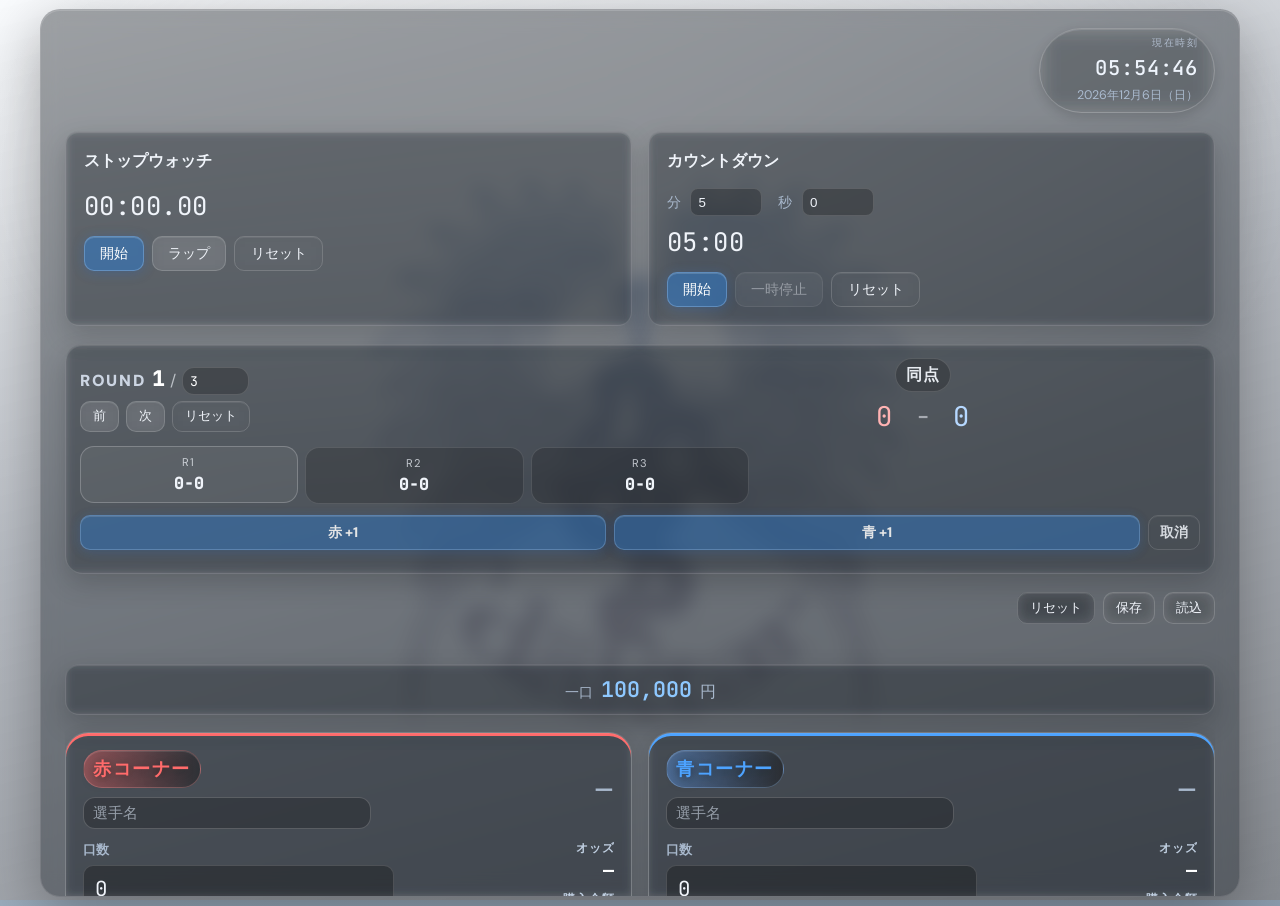
==== commit b5f324be: "Cache-bust CSS v10" ====
--- a/index.html
+++ b/index.html
@@ -10,7 +10,7 @@
   <link rel="preconnect" href="https://fonts.googleapis.com" />
   <link rel="preconnect" href="https://fonts.gstatic.com" crossorigin />
   <link href="https://fonts.googleapis.com/css2?family=DM+Sans:ital,opsz,wght@0,9..40,400;0,9..40,600;0,9..40,700;1,9..40,400&family=JetBrains+Mono:wght@400;600&display=swap" rel="stylesheet" />
-  <link rel="stylesheet" href="css/style.css?v=9" />
+  <link rel="stylesheet" href="css/style.css?v=10" />
 </head>
 <body class="page-root">
   <div class="bg-wm" aria-hidden="true"></div>
--- a/css/style.css
+++ b/css/style.css
@@ -84,6 +84,48 @@
   height: 0;
 }
 
+/* スクロールバーの色（背景になじませる） */
+:root {
+  --sb-track: rgba(0, 0, 0, 0.18);
+  --sb-thumb: rgba(255, 255, 255, 0.12);
+  --sb-thumb-hover: rgba(255, 255, 255, 0.18);
+}
+
+/* Firefox */
+html, body, .app.app-shell {
+  scrollbar-color: var(--sb-thumb) var(--sb-track);
+}
+
+/* Chrome / Edge */
+html::-webkit-scrollbar,
+body::-webkit-scrollbar,
+.app.app-shell::-webkit-scrollbar {
+  width: 10px;
+  height: 10px;
+}
+
+html::-webkit-scrollbar-track,
+body::-webkit-scrollbar-track,
+.app.app-shell::-webkit-scrollbar-track {
+  background: var(--sb-track);
+}
+
+html::-webkit-scrollbar-thumb,
+body::-webkit-scrollbar-thumb,
+.app.app-shell::-webkit-scrollbar-thumb {
+  background: var(--sb-thumb);
+  border-radius: 999px;
+  border: 2px solid transparent;
+  background-clip: padding-box;
+}
+
+html::-webkit-scrollbar-thumb:hover,
+body::-webkit-scrollbar-thumb:hover,
+.app.app-shell::-webkit-scrollbar-thumb:hover {
+  background: var(--sb-thumb-hover);
+  background-clip: padding-box;
+}
+
 /* 背景（配信用）：フル画面＋軽いトーン調整 */
 .page-root::before {
   content: "";
@@ -139,9 +181,21 @@
   max-height: min(1080px, calc(100dvh - 0.75rem));
   margin: 0 auto;
   padding: clamp(0.85rem, 2vmin, 1.25rem) clamp(1rem, 2.5vw, 1.5rem) clamp(0.9rem, 2vmin, 1.2rem);
-  overflow-x: hidden;
+  overflow-x: clip;
   overflow-y: auto;
   -webkit-overflow-scrolling: touch;
+}
+
+/* app-shell内の横スクロールバーも潰す（webkit系） */
+.app.app-shell::-webkit-scrollbar:horizontal {
+  height: 0;
+}
+
+.rounds,
+.rounds-list,
+.corner-grid,
+.corner-main-row {
+  overflow-x: clip;
 }
 
 /* 横スクロール防止（保険） */
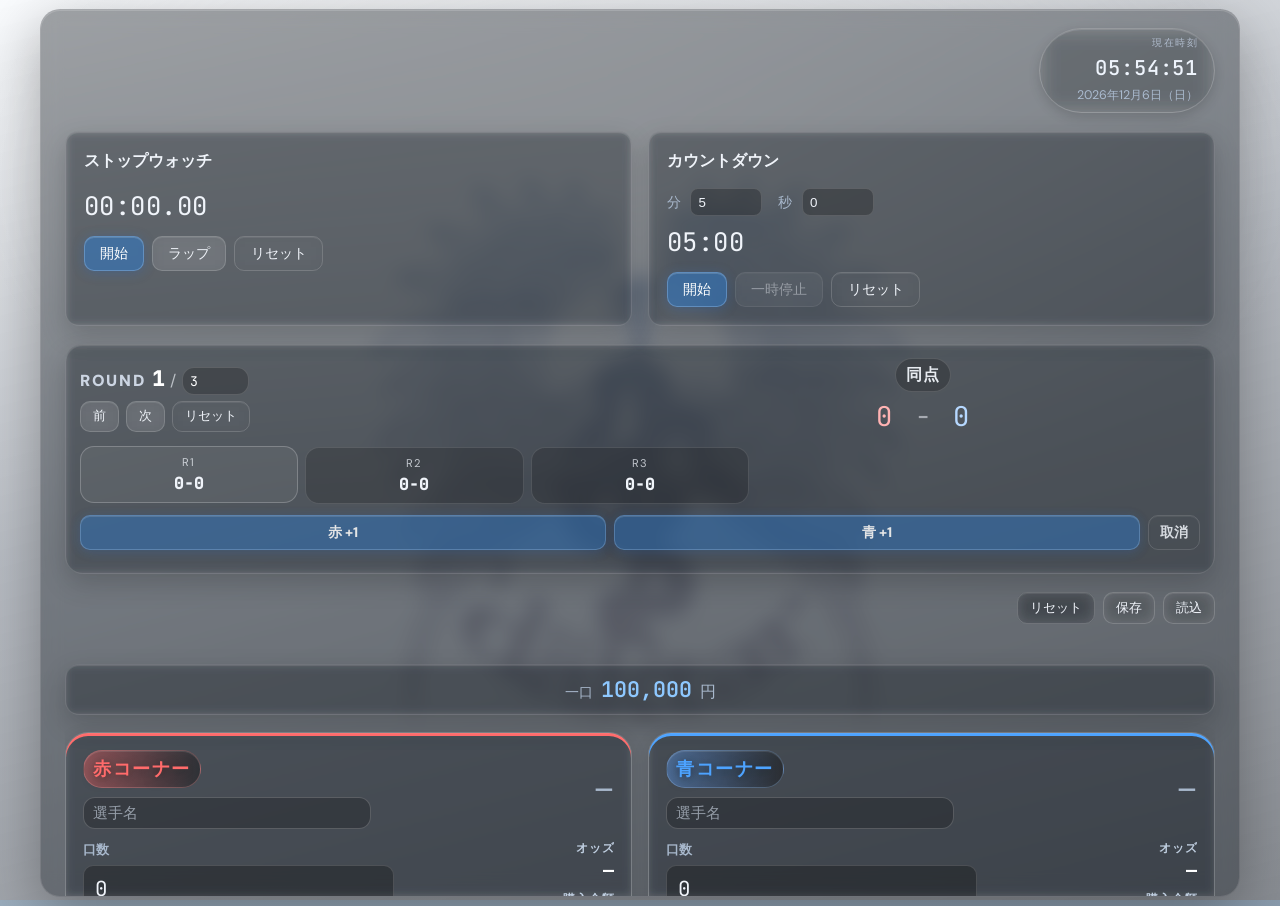
==== commit b8456f16: "Clip scrollbars within rounded shell using inner scroller" ====
--- a/index.html
+++ b/index.html
@@ -10,18 +10,19 @@
   <link rel="preconnect" href="https://fonts.googleapis.com" />
   <link rel="preconnect" href="https://fonts.gstatic.com" crossorigin />
   <link href="https://fonts.googleapis.com/css2?family=DM+Sans:ital,opsz,wght@0,9..40,400;0,9..40,600;0,9..40,700;1,9..40,400&family=JetBrains+Mono:wght@400;600&display=swap" rel="stylesheet" />
-  <link rel="stylesheet" href="css/style.css?v=10" />
+  <link rel="stylesheet" href="css/style.css?v=12" />
 </head>
 <body class="page-root">
   <div class="bg-wm" aria-hidden="true"></div>
   <div class="app app-shell">
-    <header class="header">
-      <div class="clock-block" aria-live="polite">
-        <span class="clock-label">現在時刻</span>
-        <time id="clock" class="clock">--:--:--</time>
-        <span id="clock-date" class="clock-date"></span>
-      </div>
-    </header>
+    <div class="app-scroll">
+      <header class="header">
+        <div class="clock-block" aria-live="polite">
+          <span class="clock-label">現在時刻</span>
+          <time id="clock" class="clock">--:--:--</time>
+          <span id="clock-date" class="clock-date"></span>
+        </div>
+      </header>
 
     <section class="panel" aria-label="タイマー">
       <div class="timer-grid">
@@ -223,9 +224,10 @@
       </div>
     </section>
 
-    <footer class="footer">
-      <p class="version">v2</p>
-    </footer>
+      <footer class="footer">
+        <p class="version">v2</p>
+      </footer>
+    </div>
   </div>
   <noscript><p class="noscript">JavaScript を有効にすると利用できます。</p></noscript>
   <script src="js/app.js?v=7"></script>
--- a/css/style.css
+++ b/css/style.css
@@ -99,20 +99,23 @@
 /* Chrome / Edge */
 html::-webkit-scrollbar,
 body::-webkit-scrollbar,
-.app.app-shell::-webkit-scrollbar {
+.app.app-shell::-webkit-scrollbar,
+.app-scroll::-webkit-scrollbar {
   width: 10px;
   height: 10px;
 }
 
 html::-webkit-scrollbar-track,
 body::-webkit-scrollbar-track,
-.app.app-shell::-webkit-scrollbar-track {
+.app.app-shell::-webkit-scrollbar-track,
+.app-scroll::-webkit-scrollbar-track {
   background: var(--sb-track);
 }
 
 html::-webkit-scrollbar-thumb,
 body::-webkit-scrollbar-thumb,
-.app.app-shell::-webkit-scrollbar-thumb {
+.app.app-shell::-webkit-scrollbar-thumb,
+.app-scroll::-webkit-scrollbar-thumb {
   background: var(--sb-thumb);
   border-radius: 999px;
   border: 2px solid transparent;
@@ -121,7 +124,8 @@
 
 html::-webkit-scrollbar-thumb:hover,
 body::-webkit-scrollbar-thumb:hover,
-.app.app-shell::-webkit-scrollbar-thumb:hover {
+.app.app-shell::-webkit-scrollbar-thumb:hover,
+.app-scroll::-webkit-scrollbar-thumb:hover {
   background: var(--sb-thumb-hover);
   background-clip: padding-box;
 }
@@ -180,14 +184,27 @@
   max-height: min(1080px, calc(100vh - 0.75rem));
   max-height: min(1080px, calc(100dvh - 0.75rem));
   margin: 0 auto;
+  padding: 0;
+  overflow: hidden;
+}
+
+/* app-shell内の横スクロールバーも潰す（webkit系） */
+.app.app-shell::-webkit-scrollbar:horizontal {
+  height: 0;
+}
+
+/* 内側スクロール（角丸の内側で完結させる） */
+.app-scroll {
+  height: 100%;
+  max-height: min(1080px, calc(100vh - 0.75rem));
+  max-height: min(1080px, calc(100dvh - 0.75rem));
   padding: clamp(0.85rem, 2vmin, 1.25rem) clamp(1rem, 2.5vw, 1.5rem) clamp(0.9rem, 2vmin, 1.2rem);
   overflow-x: clip;
   overflow-y: auto;
   -webkit-overflow-scrolling: touch;
 }
 
-/* app-shell内の横スクロールバーも潰す（webkit系） */
-.app.app-shell::-webkit-scrollbar:horizontal {
+.app-scroll::-webkit-scrollbar:horizontal {
   height: 0;
 }
 
@@ -1192,11 +1209,27 @@
   overflow: hidden;
   border: 1px solid rgba(255, 255, 255, 0.15);
   box-shadow: inset 0 1px 2px rgba(0, 0, 0, 0.2);
+  background: rgba(0, 0, 0, 0.18);
+  isolation: isolate;
 }
 
 .pop-bar-seg {
   min-width: 0;
   transition: width 0.25s ease;
+  height: 100%;
+  transform: translateZ(0);
+  will-change: width;
+}
+
+/* 角丸のはみ出し対策（サブピクセルの線が出る環境向け） */
+.pop-bar-seg:first-child {
+  border-top-left-radius: 10px;
+  border-bottom-left-radius: 10px;
+}
+
+.pop-bar-seg:last-child {
+  border-top-right-radius: 10px;
+  border-bottom-right-radius: 10px;
 }
 
 .pop-bar-red {
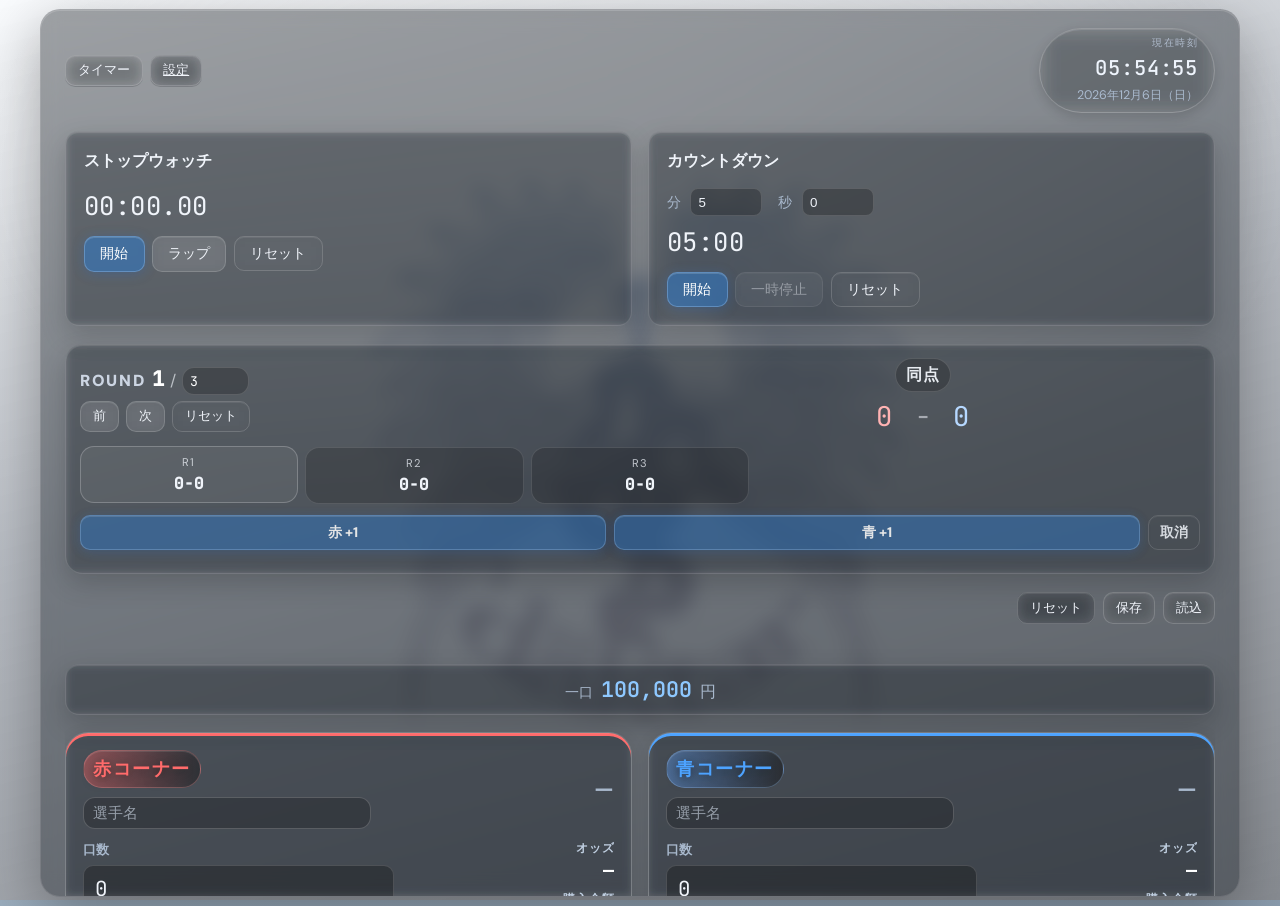
==== commit 68ee9704: "Split settings into settings.html; add timer visibility toggle" ====
--- a/index.html
+++ b/index.html
@@ -10,13 +10,17 @@
   <link rel="preconnect" href="https://fonts.googleapis.com" />
   <link rel="preconnect" href="https://fonts.gstatic.com" crossorigin />
   <link href="https://fonts.googleapis.com/css2?family=DM+Sans:ital,opsz,wght@0,9..40,400;0,9..40,600;0,9..40,700;1,9..40,400&family=JetBrains+Mono:wght@400;600&display=swap" rel="stylesheet" />
-  <link rel="stylesheet" href="css/style.css?v=12" />
+  <link rel="stylesheet" href="css/style.css?v=13" />
 </head>
 <body class="page-root">
   <div class="bg-wm" aria-hidden="true"></div>
   <div class="app app-shell">
     <div class="app-scroll">
       <header class="header">
+        <div class="header-actions">
+          <button type="button" id="toggle-timers" class="btn sm">タイマー</button>
+          <a class="btn sm ghost" href="settings.html">設定</a>
+        </div>
         <div class="clock-block" aria-live="polite">
           <span class="clock-label">現在時刻</span>
           <time id="clock" class="clock">--:--:--</time>
@@ -24,7 +28,7 @@
         </div>
       </header>
 
-    <section class="panel" aria-label="タイマー">
+    <section class="panel" aria-label="タイマー" id="timer-panel">
       <div class="timer-grid">
         <div class="card surface">
           <h3>ストップウォッチ</h3>
@@ -203,33 +207,12 @@
       </p>
     </section>
 
-    <section class="panel" aria-label="設定">
-      <div class="settings surface" aria-label="設定">
-        <div class="settings-row">
-          <div class="settings-item">
-            <div class="settings-label">一口（円）</div>
-            <input type="number" id="unit-price" class="settings-input mono" min="1" step="1000" value="100000" />
-          </div>
-          <div class="settings-item">
-            <div class="settings-label">控除率（%）</div>
-            <input type="number" id="house-edge" class="settings-input mono" min="0" max="50" step="0.1" value="0" />
-          </div>
-          <div class="settings-actions">
-            <button type="button" id="settings-apply" class="btn sm primary">適用</button>
-            <button type="button" id="settings-reset" class="btn sm ghost">リセット</button>
-            <button type="button" id="settings-lock" class="btn sm">ロック</button>
-          </div>
-        </div>
-        <div class="settings-note" id="settings-note">※表示・計算の設定（シミュレーション）</div>
-      </div>
-    </section>
-
       <footer class="footer">
         <p class="version">v2</p>
       </footer>
     </div>
   </div>
   <noscript><p class="noscript">JavaScript を有効にすると利用できます。</p></noscript>
-  <script src="js/app.js?v=7"></script>
+  <script src="js/app.js?v=8"></script>
 </body>
 </html>
--- a/css/style.css
+++ b/css/style.css
@@ -239,6 +239,18 @@
   padding: 0;
 }
 
+.header-actions {
+  display: inline-flex;
+  gap: 0.45rem;
+  flex-wrap: wrap;
+  margin-right: auto;
+}
+
+/* タイマー非表示 */
+.is-timers-hidden #timer-panel {
+  display: none;
+}
+
 h1 {
   font-size: clamp(1.35rem, 3.5vmin, 1.75rem);
   font-weight: 700;
